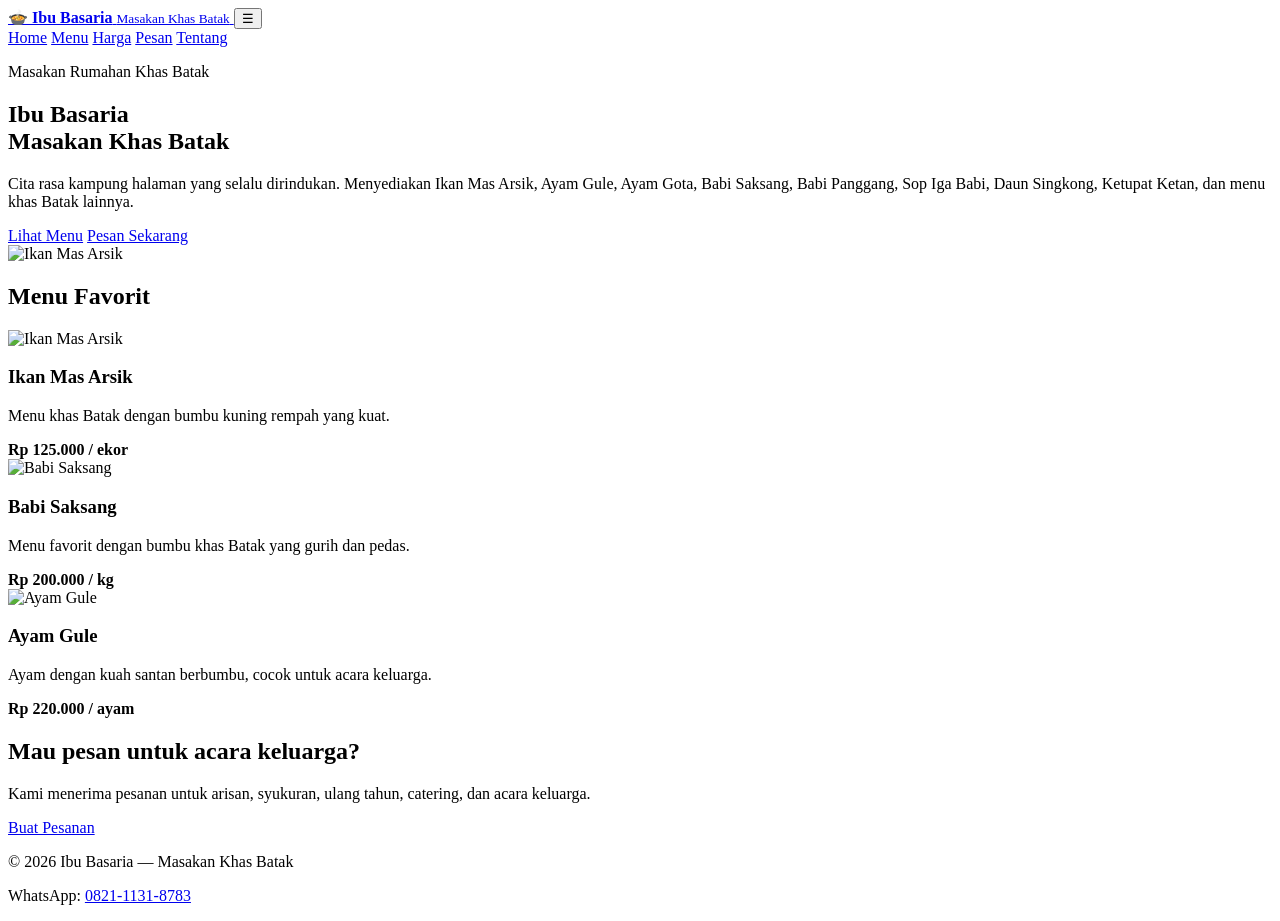
==== index.html @ 5f31eadc "Add files via upload" ====
<!DOCTYPE html>
<html lang="id">
<head>
  <meta charset="UTF-8" />
  <meta name="viewport" content="width=device-width, initial-scale=1.0" />
  <title>Ibu Basaria — Masakan Khas Batak</title>
  <meta name="description" content="Masakan rumahan khas Batak Ibu Basaria. Menerima pesanan Ikan Mas Arsik, Ayam Gule, Babi Saksang, Babi Panggang, Sop Iga Babi, dan menu khas Batak lainnya." />
  <link rel="stylesheet" href="css/style.css" />
</head>
<body>
<header class="navbar">
  <a href="index.html" class="logo">
    <span class="logo-icon">🍲</span>
    <span>
      <b>Ibu Basaria</b>
      <small>Masakan Khas Batak</small>
    </span>
  </a>

  <button class="menu-toggle" id="menuToggle">☰</button>

  <nav class="nav-links" id="navLinks">
    <a href="index.html">Home</a>
    <a href="menu.html">Menu</a>
    <a href="harga.html">Harga</a>
    <a href="pesan.html">Pesan</a>
    <a href="tentang.html">Tentang</a>
  </nav>
</header>

<main>
  <section class="hero">
    <div class="hero-text">
      <p class="badge">Masakan Rumahan Khas Batak</p>
      <h1>Ibu Basaria<br><span>Masakan Khas Batak</span></h1>
      <p>
        Cita rasa kampung halaman yang selalu dirindukan. Menyediakan Ikan Mas Arsik,
        Ayam Gule, Ayam Gota, Babi Saksang, Babi Panggang, Sop Iga Babi, Daun Singkong,
        Ketupat Ketan, dan menu khas Batak lainnya.
      </p>
      <div class="hero-buttons">
        <a href="menu.html" class="btn primary">Lihat Menu</a>
        <a href="pesan.html" class="btn outline">Pesan Sekarang</a>
      </div>
    </div>

    <div class="hero-image">
      <img src="images/Ikanmas.Arsik.jpeg" alt="Ikan Mas Arsik" />
    </div>
  </section>

  <section class="section">
    <h2>Menu Favorit</h2>
    <div class="cards">
      <article class="card">
        <img src="images/Ikanmas.Arsik.jpeg" alt="Ikan Mas Arsik">
        <h3>Ikan Mas Arsik</h3>
        <p>Menu khas Batak dengan bumbu kuning rempah yang kuat.</p>
        <strong>Rp 125.000 / ekor</strong>
      </article>

      <article class="card">
        <img src="images/BabiSaksang.jpg" alt="Babi Saksang">
        <h3>Babi Saksang</h3>
        <p>Menu favorit dengan bumbu khas Batak yang gurih dan pedas.</p>
        <strong>Rp 200.000 / kg</strong>
      </article>

      <article class="card">
        <img src="images/AyamGulai.jpeg" alt="Ayam Gule">
        <h3>Ayam Gule</h3>
        <p>Ayam dengan kuah santan berbumbu, cocok untuk acara keluarga.</p>
        <strong>Rp 220.000 / ayam</strong>
      </article>
    </div>
  </section>

  <section class="cta">
    <h2>Mau pesan untuk acara keluarga?</h2>
    <p>Kami menerima pesanan untuk arisan, syukuran, ulang tahun, catering, dan acara keluarga.</p>
    <a href="pesan.html" class="btn primary">Buat Pesanan</a>
  </section>
</main>

<footer class="footer">
  <p>© 2026 Ibu Basaria — Masakan Khas Batak</p>
  <p>WhatsApp: <a href="https://wa.me/6282111318783" target="_blank">0821-1131-8783</a></p>
</footer>
<script src="js/main.js"></script>
</body>
</html>
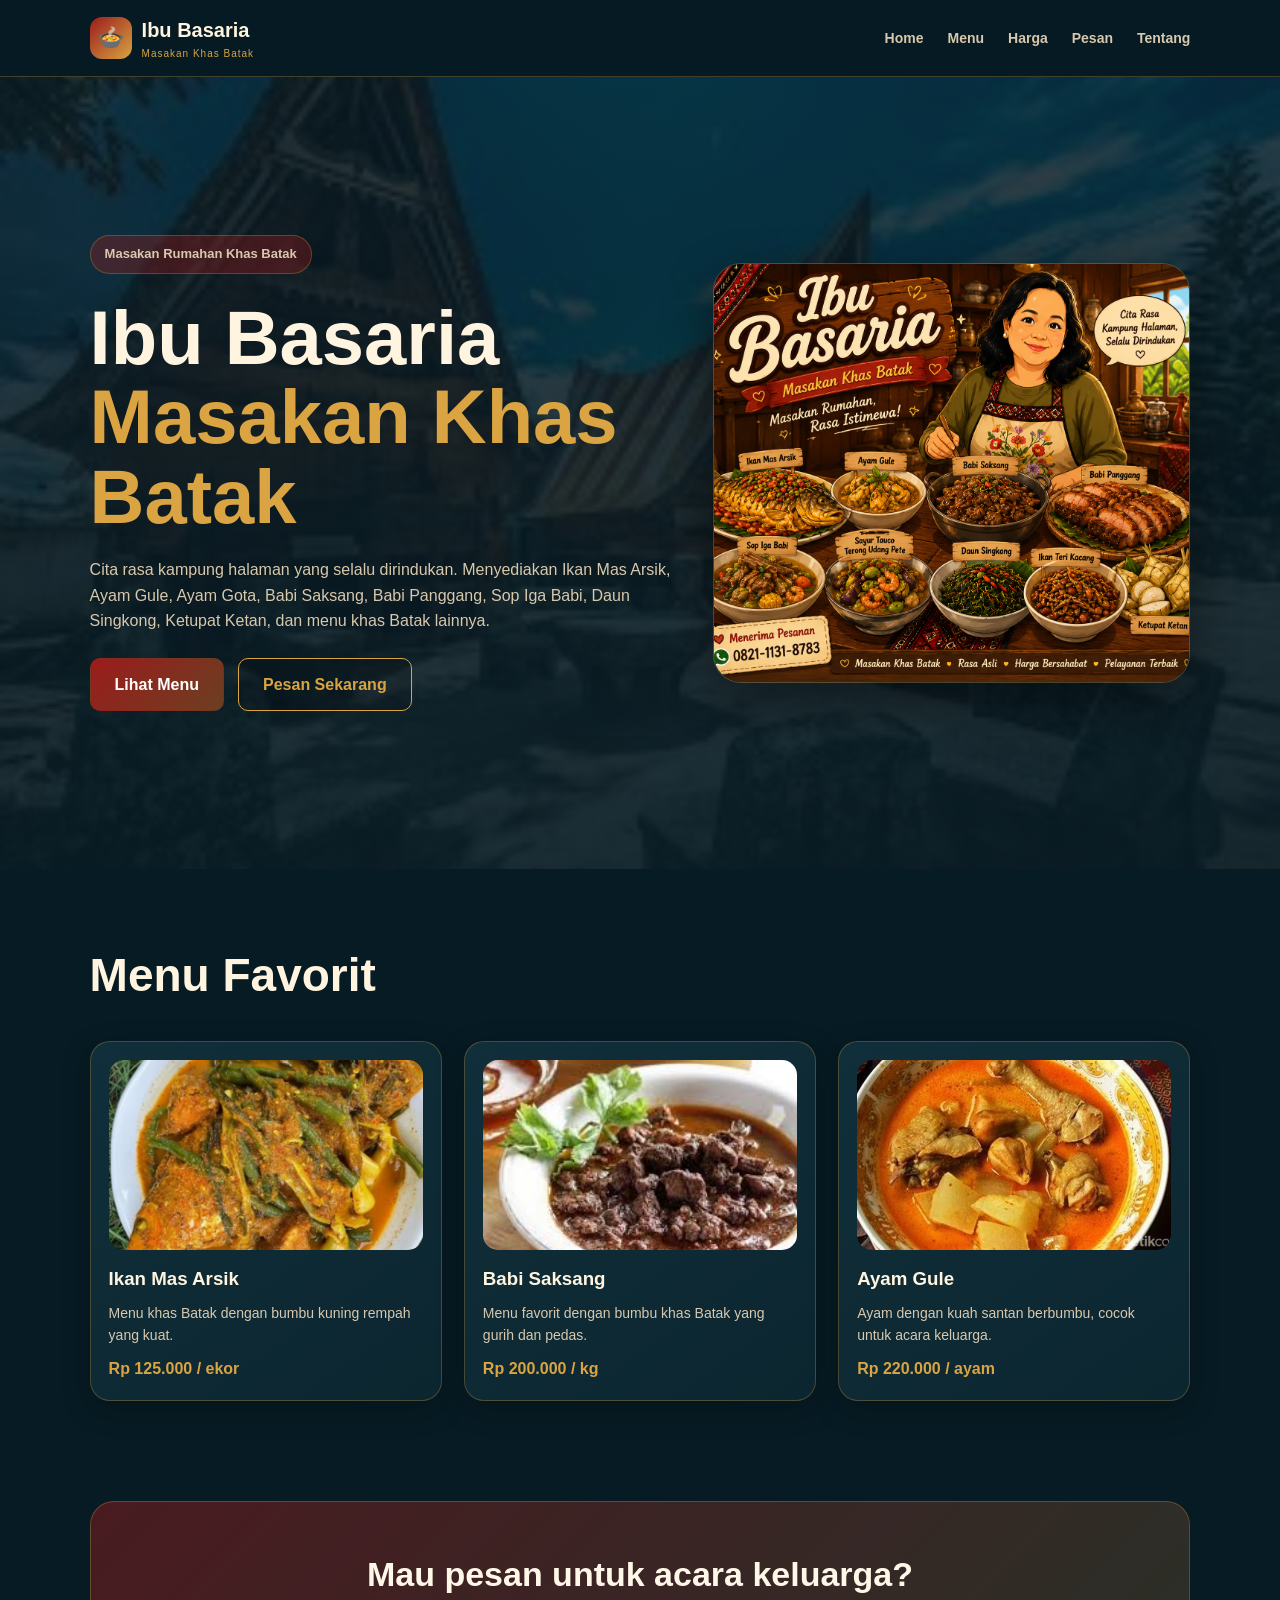
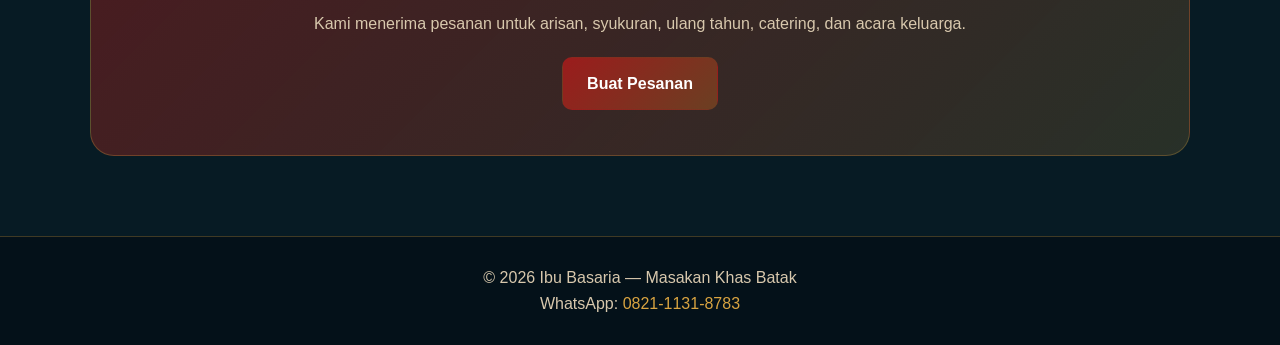
==== commit e4966d14: "Update index.html" ====
--- a/index.html
+++ b/index.html
@@ -45,7 +45,7 @@
     </div>
 
     <div class="hero-image">
-      <img src="images/Ikanmas.Arsik.jpeg" alt="Ikan Mas Arsik" />
+      <img src="images/Dashboard.png" alt="Ikan Mas Arsik" />
     </div>
   </section>
 
--- a/css/style.css
+++ b/css/style.css
@@ -0,0 +1,456 @@
+* {
+  margin: 0;
+  padding: 0;
+  box-sizing: border-box;
+}
+
+:root {
+  --bg: #071b24;
+  --card: #102f3a;
+  --card2: #143d4b;
+  --red: #9b1c1c;
+  --gold: #d9a441;
+  --cream: #fff4df;
+  --text: #fff7e8;
+  --muted: #d8c8ad;
+  --border: rgba(217, 164, 65, 0.28);
+}
+
+body {
+  font-family: Arial, sans-serif;
+  background: var(--bg);
+  color: var(--text);
+  line-height: 1.6;
+}
+
+a {
+  color: inherit;
+  text-decoration: none;
+}
+
+img {
+  max-width: 100%;
+  display: block;
+}
+
+.navbar {
+  position: sticky;
+  top: 0;
+  z-index: 99;
+  background: rgba(7, 27, 36, 0.96);
+  border-bottom: 1px solid var(--border);
+  padding: 14px 7%;
+  display: flex;
+  justify-content: space-between;
+  align-items: center;
+}
+
+.logo {
+  display: flex;
+  align-items: center;
+  gap: 10px;
+}
+
+.logo-icon {
+  width: 42px;
+  height: 42px;
+  background: linear-gradient(135deg, var(--red), var(--gold));
+  border-radius: 12px;
+  display: grid;
+  place-items: center;
+  font-size: 22px;
+}
+
+.logo b {
+  display: block;
+  font-size: 20px;
+  color: var(--cream);
+}
+
+.logo small {
+  display: block;
+  font-size: 10px;
+  color: var(--gold);
+  letter-spacing: 1px;
+}
+
+.nav-links {
+  display: flex;
+  gap: 24px;
+}
+
+.nav-links a {
+  color: var(--muted);
+  font-weight: bold;
+  font-size: 14px;
+}
+
+.nav-links a:hover {
+  color: var(--gold);
+}
+
+.menu-toggle {
+  display: none;
+  background: var(--red);
+  color: white;
+  border: none;
+  font-size: 22px;
+  padding: 8px 12px;
+  border-radius: 8px;
+}
+
+.hero {
+  min-height: 88vh;
+  padding: 70px 7%;
+  display: grid;
+  grid-template-columns: 1.1fr 0.9fr;
+  gap: 40px;
+  align-items: center;
+  background:
+    linear-gradient(rgba(7, 27, 36, .84), rgba(7, 27, 36, .92)),
+    url('../images/Rumah.jpg') center/cover;
+}
+
+.badge {
+  display: inline-block;
+  background: rgba(155, 28, 28, .35);
+  color: var(--gold);
+  border: 1px solid var(--border);
+  padding: 8px 14px;
+  border-radius: 999px;
+  font-size: 13px;
+  font-weight: bold;
+  margin-bottom: 18px;
+}
+
+.hero h1 {
+  font-size: clamp(42px, 6vw, 76px);
+  line-height: 1.05;
+  color: var(--cream);
+  margin-bottom: 20px;
+}
+
+.hero h1 span {
+  color: var(--gold);
+}
+
+.hero p {
+  color: var(--muted);
+  max-width: 650px;
+  margin-bottom: 24px;
+}
+
+.hero-buttons {
+  display: flex;
+  gap: 14px;
+  flex-wrap: wrap;
+}
+
+.hero-image img {
+  border-radius: 28px;
+  border: 1px solid var(--border);
+  box-shadow: 0 18px 50px rgba(0, 0, 0, .45);
+  height: 420px;
+  width: 100%;
+  object-fit: cover;
+}
+
+.btn {
+  display: inline-block;
+  padding: 13px 24px;
+  border-radius: 10px;
+  font-weight: bold;
+  border: 1px solid transparent;
+  cursor: pointer;
+  text-align: center;
+}
+
+.btn.primary {
+  background: linear-gradient(135deg, var(--red), #6b3f22);
+  color: white;
+}
+
+.btn.outline {
+  border-color: var(--gold);
+  color: var(--gold);
+  background: rgba(0,0,0,.15);
+}
+
+.btn.small {
+  padding: 10px 14px;
+  margin-top: 14px;
+  font-size: 14px;
+}
+
+.btn.full {
+  width: 100%;
+  border: none;
+}
+
+.section {
+  padding: 70px 7%;
+}
+
+.section h2,
+.page-header h1,
+.about-section h2 {
+  color: var(--cream);
+  font-size: clamp(30px, 4vw, 46px);
+  margin-bottom: 14px;
+}
+
+.cards {
+  display: grid;
+  grid-template-columns: repeat(3, 1fr);
+  gap: 22px;
+  margin-top: 28px;
+}
+
+.menu-grid {
+  grid-template-columns: repeat(4, 1fr);
+}
+
+.card {
+  background: linear-gradient(145deg, var(--card), #0c2630);
+  border: 1px solid var(--border);
+  border-radius: 20px;
+  padding: 18px;
+  box-shadow: 0 8px 28px rgba(0,0,0,.28);
+}
+
+.card img {
+  width: 100%;
+  height: 190px;
+  object-fit: cover;
+  border-radius: 15px;
+  margin-bottom: 14px;
+}
+
+.card h3 {
+  color: var(--cream);
+  margin-bottom: 8px;
+}
+
+.card p {
+  color: var(--muted);
+  font-size: 14px;
+  margin-bottom: 10px;
+}
+
+.card strong {
+  color: var(--gold);
+}
+
+.cta {
+  margin: 30px 7% 80px;
+  padding: 45px;
+  background: linear-gradient(135deg, rgba(155,28,28,.45), rgba(217,164,65,.16));
+  border: 1px solid var(--border);
+  border-radius: 24px;
+  text-align: center;
+}
+
+.cta h2 {
+  font-size: 34px;
+  margin-bottom: 10px;
+}
+
+.cta p {
+  color: var(--muted);
+  margin-bottom: 20px;
+}
+
+.page-header {
+  padding: 70px 7% 40px;
+  background:
+    linear-gradient(rgba(7, 27, 36, .86), rgba(7, 27, 36, .92)),
+    url('../images/Rumah.jpg') center/cover;
+  text-align: center;
+}
+
+.page-header p {
+  color: var(--muted);
+}
+
+.price-box {
+  max-width: 900px;
+  margin: auto;
+  background: var(--card);
+  border: 1px solid var(--border);
+  border-radius: 20px;
+  overflow: hidden;
+}
+
+.price-row {
+  display: flex;
+  justify-content: space-between;
+  gap: 20px;
+  padding: 18px 22px;
+  border-bottom: 1px solid rgba(255,255,255,.08);
+}
+
+.price-row:last-child {
+  border-bottom: none;
+}
+
+.price-row strong {
+  color: var(--gold);
+  text-align: right;
+}
+
+.center {
+  text-align: center;
+  margin-top: 28px;
+}
+
+.order-form {
+  max-width: 720px;
+  margin: auto;
+  background: var(--card);
+  border: 1px solid var(--border);
+  padding: 30px;
+  border-radius: 20px;
+}
+
+.order-form label {
+  display: block;
+  margin: 15px 0 7px;
+  font-weight: bold;
+  color: var(--gold);
+}
+
+.order-form input,
+.order-form select,
+.order-form textarea {
+  width: 100%;
+  padding: 14px;
+  background: #061820;
+  color: var(--text);
+  border: 1px solid rgba(255,255,255,.12);
+  border-radius: 10px;
+  font-size: 15px;
+}
+
+.order-form textarea {
+  min-height: 100px;
+  resize: vertical;
+}
+
+.about-section {
+  padding: 70px 7%;
+  display: grid;
+  grid-template-columns: .8fr 1.2fr;
+  gap: 40px;
+  align-items: center;
+}
+
+.about-img {
+  width: 100%;
+  border-radius: 22px;
+  border: 1px solid var(--border);
+}
+
+.about-section p {
+  color: var(--muted);
+  margin-bottom: 15px;
+}
+
+.info-box {
+  background: var(--card);
+  border: 1px solid var(--border);
+  border-radius: 16px;
+  padding: 18px;
+  margin: 20px 0;
+}
+
+.footer {
+  background: #041119;
+  border-top: 1px solid var(--border);
+  padding: 28px 7%;
+  text-align: center;
+  color: var(--muted);
+}
+
+.footer a {
+  color: var(--gold);
+}
+
+@media (max-width: 900px) {
+  .hero,
+  .about-section {
+    grid-template-columns: 1fr;
+  }
+
+  .cards,
+  .menu-grid {
+    grid-template-columns: repeat(2, 1fr);
+  }
+
+  .hero-image img {
+    height: 320px;
+  }
+}
+
+@media (max-width: 650px) {
+  .navbar {
+    padding: 12px 5%;
+  }
+
+  .menu-toggle {
+    display: block;
+  }
+
+  .nav-links {
+    position: absolute;
+    top: 70px;
+    left: 5%;
+    right: 5%;
+    background: #061820;
+    border: 1px solid var(--border);
+    border-radius: 15px;
+    padding: 15px;
+    display: none;
+    flex-direction: column;
+  }
+
+  .nav-links.open {
+    display: flex;
+  }
+
+  .hero,
+  .section,
+  .about-section {
+    padding-left: 5%;
+    padding-right: 5%;
+  }
+
+  .cards,
+  .menu-grid {
+    grid-template-columns: 1fr;
+  }
+
+  .price-row {
+    flex-direction: column;
+  }
+
+  .price-row strong {
+    text-align: left;
+  }
+
+  .cta {
+    margin-left: 5%;
+    margin-right: 5%;
+    padding: 28px;
+  }
+}
+input[type="date"] {
+  color-scheme: dark;
+  cursor: pointer;
+}
+
+input[type="date"]::-webkit-calendar-picker-indicator {
+  filter: invert(1);
+  cursor: pointer;
+  width: 24px;
+  height: 24px;
+}
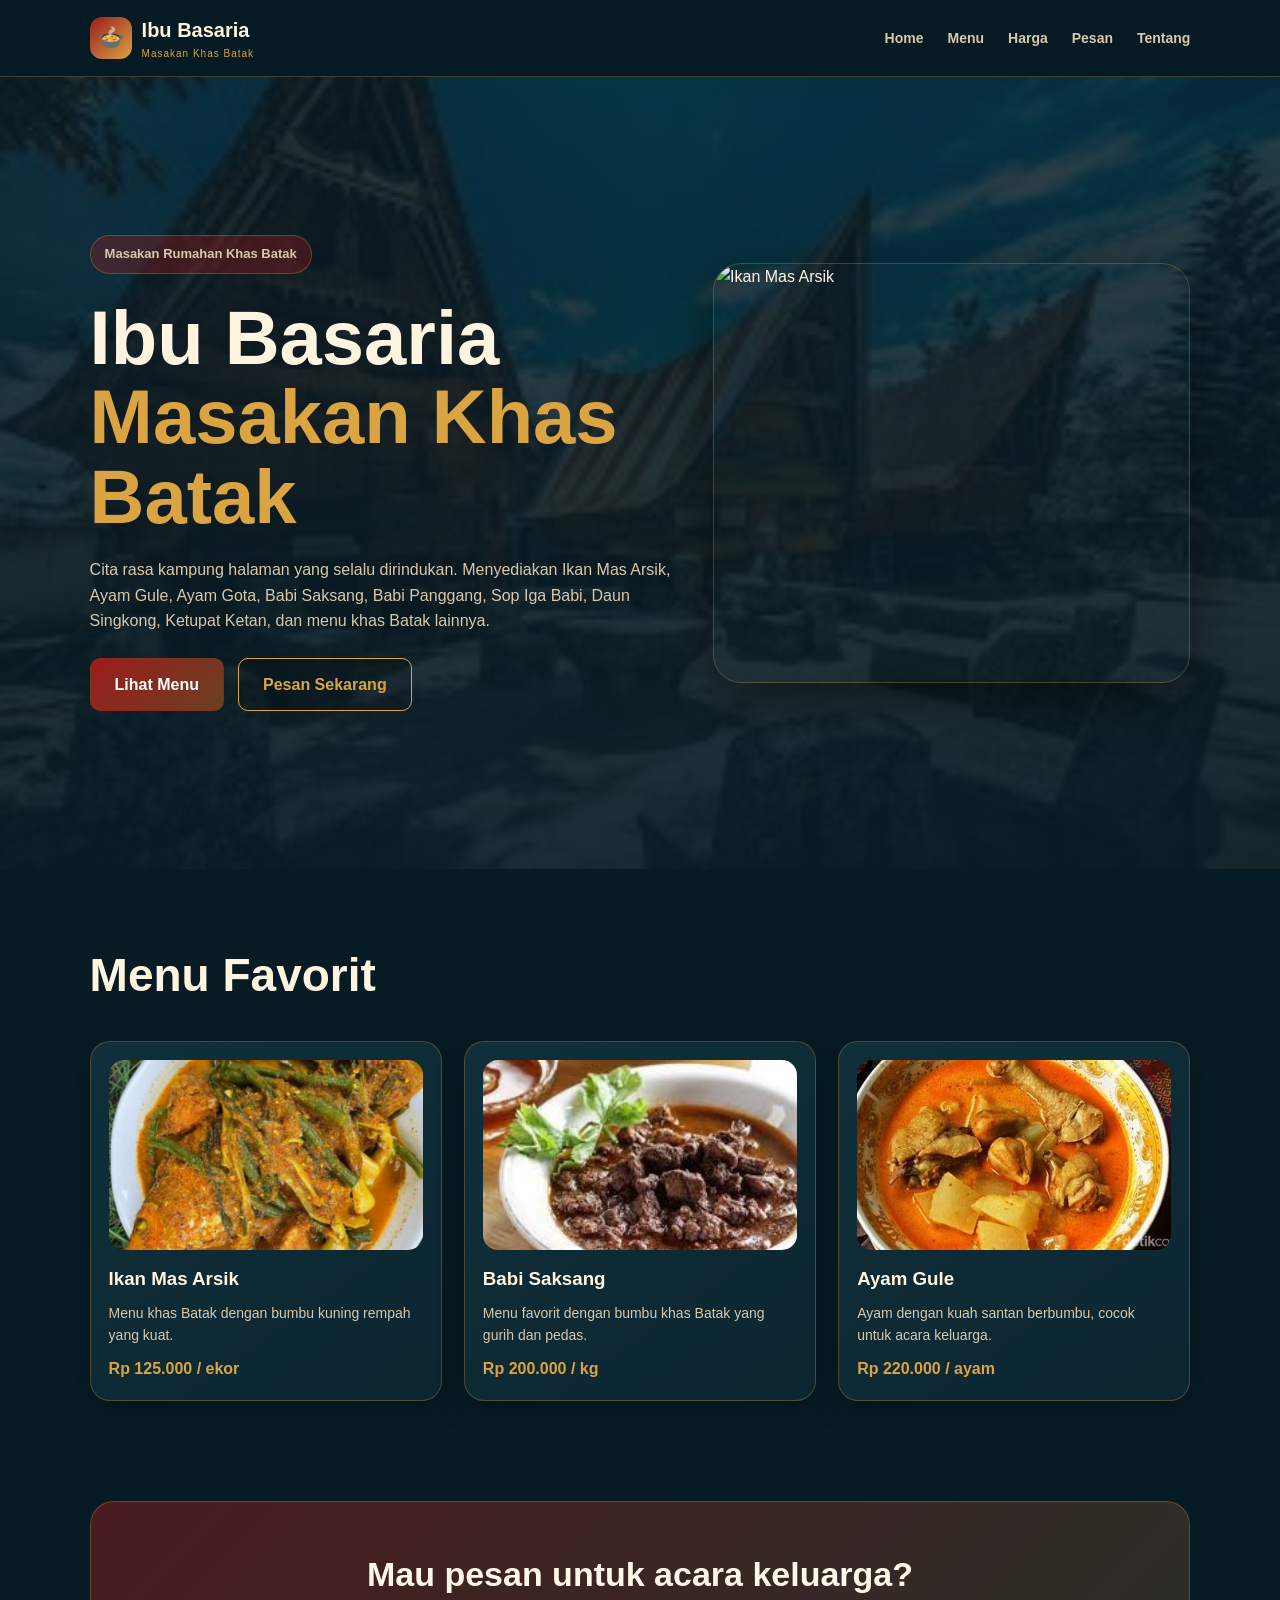
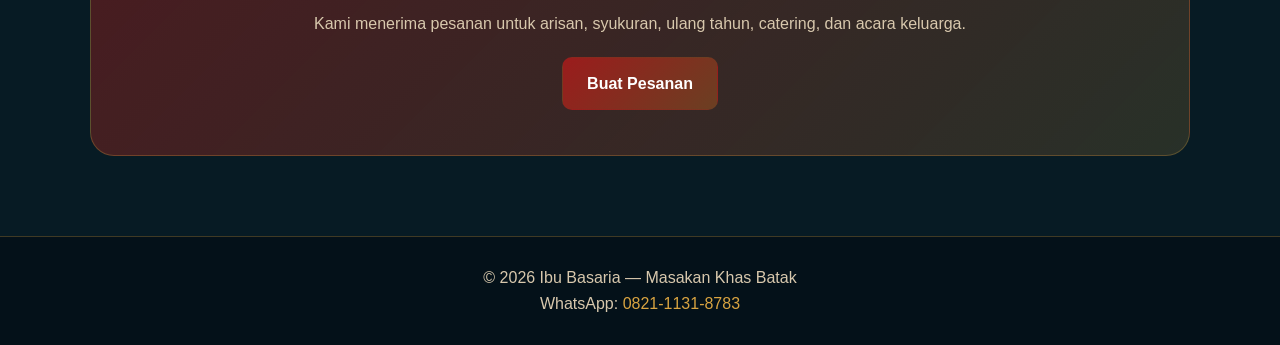
==== commit 68b13749: "Add files via upload" ====
--- a/index.html
+++ b/index.html
@@ -45,7 +45,7 @@
     </div>
 
     <div class="hero-image">
-      <img src="images/Dashboard.png" alt="Ikan Mas Arsik" />
+      <img src="Dashboard.png" alt="Ikan Mas Arsik" />
     </div>
   </section>
 
